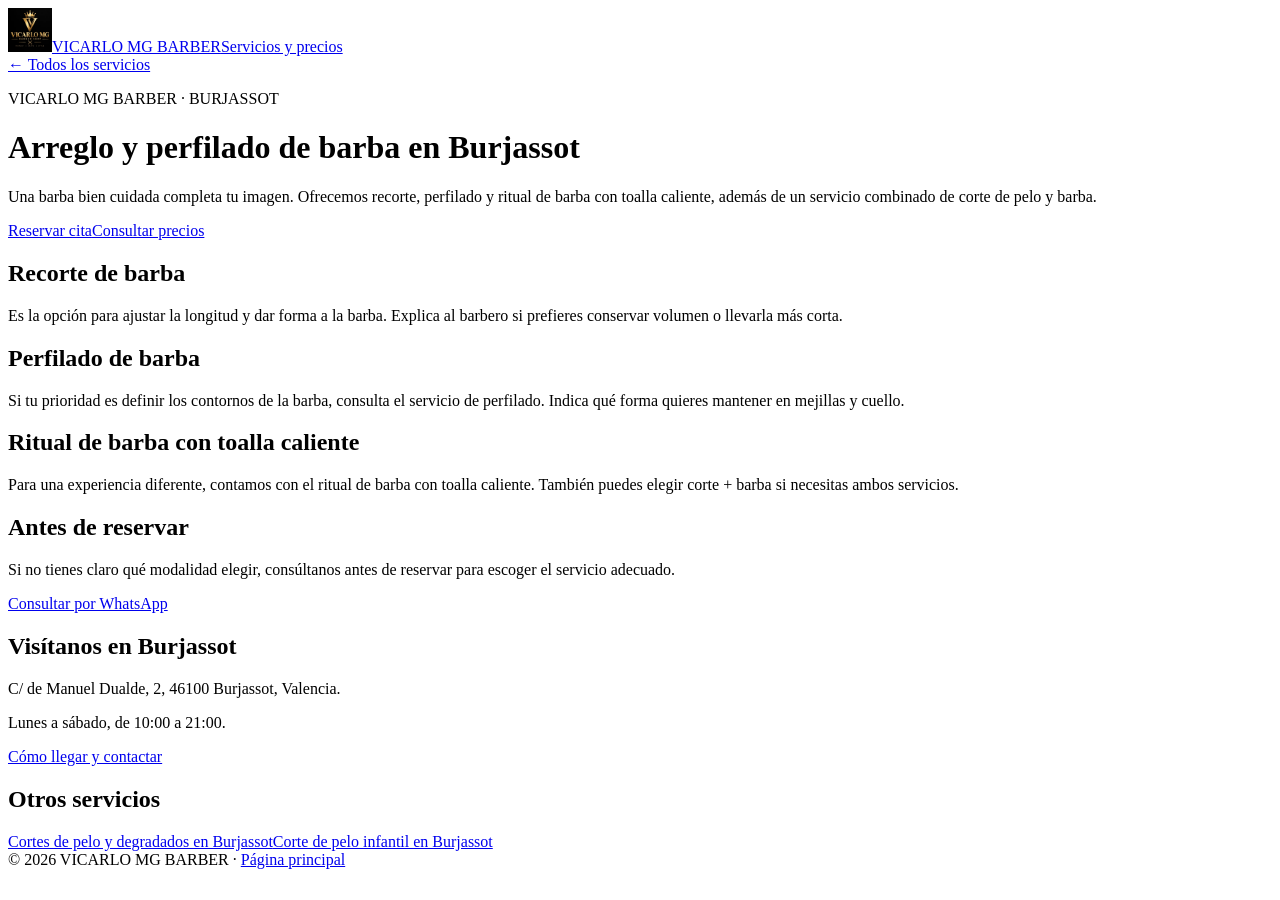
==== arreglo-de-barba/index.html @ d717b58a "Add helpful local service page: arreglo-de-barba" ====
<!doctype html>
<html lang="es"><head><meta charset="utf-8"><meta name="viewport" content="width=device-width,initial-scale=1">
<title>Arreglo y perfilado de barba en Burjassot | VICARLO MG BARBER</title><meta name="description" content="Recorte, perfilado y ritual de barba con toalla caliente en VICARLO MG BARBER. Consulta servicios y reserva en Burjassot.">
<link rel="canonical" href="https://www.vicarlomgbarber.com/arreglo-de-barba/">
<link rel="icon" type="image/webp" href="/media/optimized/imagen-6fe2a690f2c9-480.webp">
<meta name="theme-color" content="#090909">
<meta property="og:type" content="website"><meta property="og:title" content="Arreglo y perfilado de barba en Burjassot | VICARLO MG BARBER"><meta property="og:description" content="Recorte, perfilado y ritual de barba con toalla caliente en VICARLO MG BARBER. Consulta servicios y reserva en Burjassot."><meta property="og:url" content="https://www.vicarlomgbarber.com/arreglo-de-barba/">
<link rel="stylesheet" href="/servicios-detalle.css"><script src="/servicios-detalle.js" defer></script></head>
<body data-page="barba">
<header><nav class="wrap" aria-label="Navegación principal"><a class="brand" href="/"><img width="44" height="44" src="/media/optimized/imagen-6fe2a690f2c9-480.webp" alt=""><span>VICARLO MG BARBER</span></a><a href="/#servicios">Servicios y precios</a></nav></header>
<main class="wrap"><a class="back" href="/#servicios">← Todos los servicios</a><p class="eyebrow">VICARLO MG BARBER · BURJASSOT</p><h1 data-field="titulo">Arreglo y perfilado de barba en Burjassot</h1><p class="intro" data-field="intro">Una barba bien cuidada completa tu imagen. Ofrecemos recorte, perfilado y ritual de barba con toalla caliente, además de un servicio combinado de corte de pelo y barba.</p>
<div class="actions"><a class="btn gold" data-reserva href="https://booksy.com/es-es/191503_vicarlo-mg-barber_barberia_57393_burjassot" target="_blank" rel="noopener noreferrer">Reservar cita</a><a class="btn" href="/#servicios">Consultar precios</a></div>
<div class="cards"><section class="card"><h2 data-field="seccion1_titulo">Recorte de barba</h2><p data-field="seccion1_texto">Es la opción para ajustar la longitud y dar forma a la barba. Explica al barbero si prefieres conservar volumen o llevarla más corta.</p></section><section class="card"><h2 data-field="seccion2_titulo">Perfilado de barba</h2><p data-field="seccion2_texto">Si tu prioridad es definir los contornos de la barba, consulta el servicio de perfilado. Indica qué forma quieres mantener en mejillas y cuello.</p></section><section class="card"><h2 data-field="seccion3_titulo">Ritual de barba con toalla caliente</h2><p data-field="seccion3_texto">Para una experiencia diferente, contamos con el ritual de barba con toalla caliente. También puedes elegir corte + barba si necesitas ambos servicios.</p></section></div>
<section class="card"><h2>Antes de reservar</h2><p data-field="consejo">Si no tienes claro qué modalidad elegir, consúltanos antes de reservar para escoger el servicio adecuado.</p><a class="btn" href="https://wa.me/34631523925?text=Hola%2C%20os%20escribo%20desde%20la%20web%20de%20VICARLO%20MG%20BARBER.%20Me%20gustar%C3%ADa%20consultar%20una%20cita." target="_blank" rel="noopener noreferrer">Consultar por WhatsApp</a></section>
<section class="card"><h2>Visítanos en Burjassot</h2><p>C/ de Manuel Dualde, 2, 46100 Burjassot, Valencia.</p><p data-horario>Lunes a sábado, de 10:00 a 21:00.</p><a href="/#contacto">Cómo llegar y contactar</a></section>
<nav class="related" aria-label="Otros servicios"><h2>Otros servicios</h2><a href="/corte-de-pelo/">Cortes de pelo y degradados en Burjassot</a><a href="/corte-infantil/">Corte de pelo infantil en Burjassot</a></nav></main>
<footer class="wrap">© 2026 VICARLO MG BARBER · <a href="/">Página principal</a></footer></body></html>
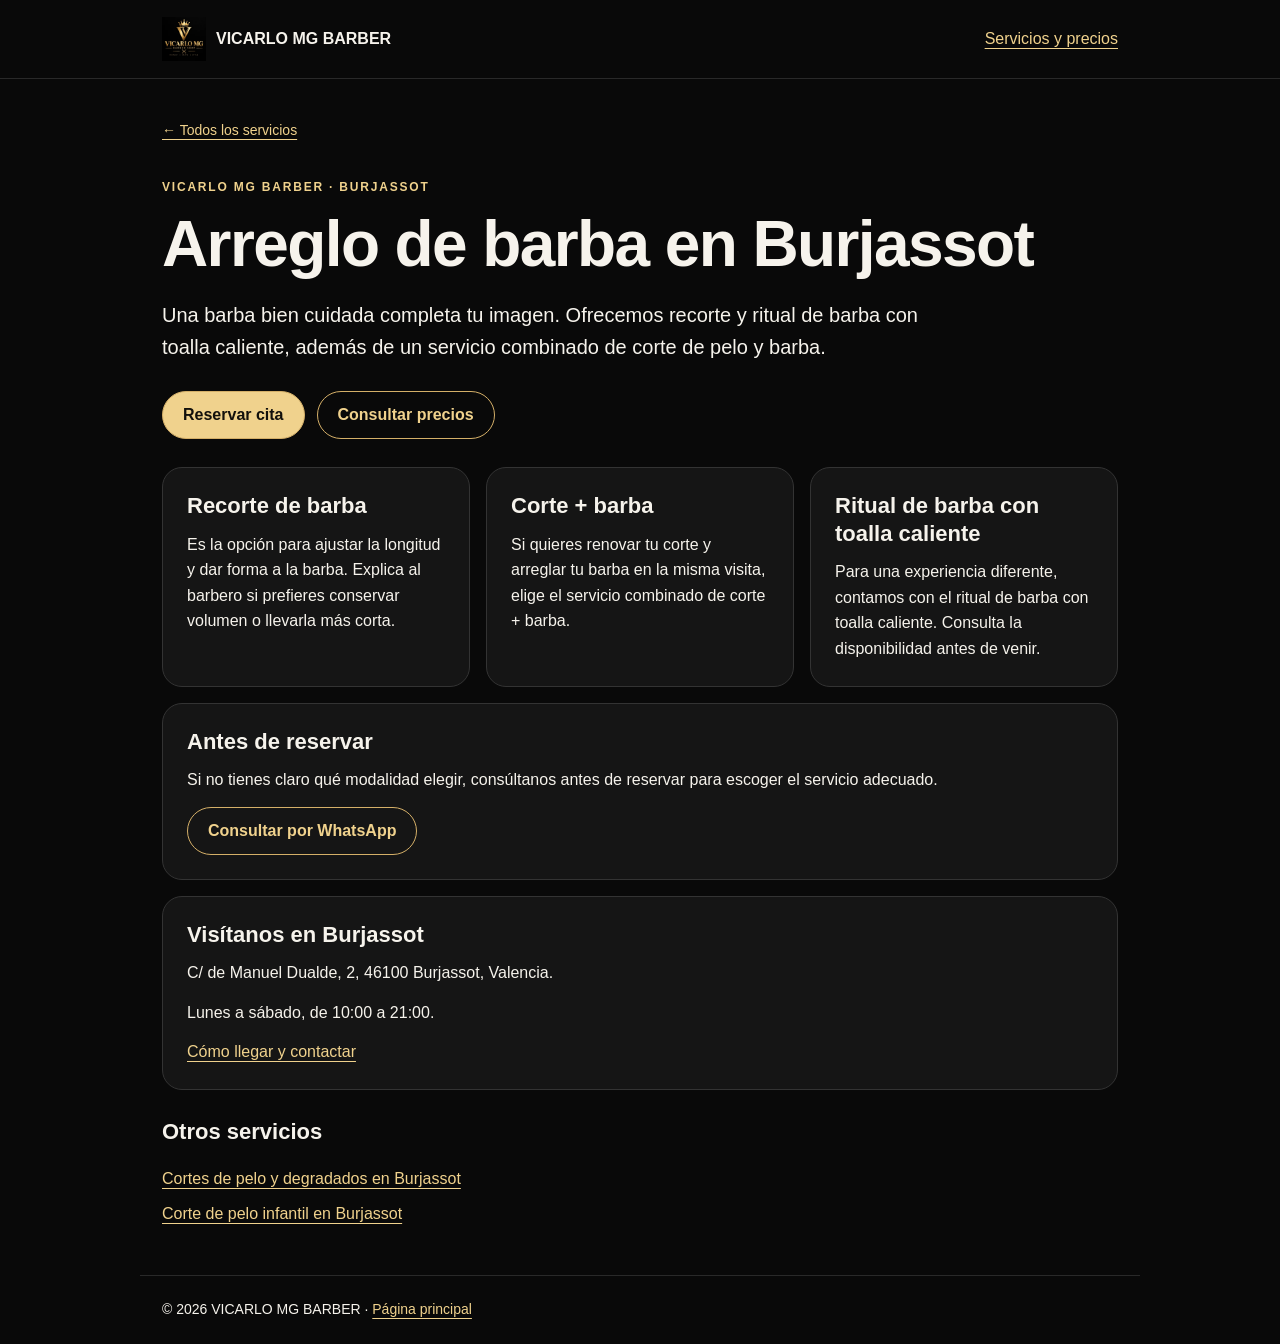
==== commit 35472b3d: "Remove discontinued 10 EUR beard outlining service" ====
--- a/arreglo-de-barba/index.html
+++ b/arreglo-de-barba/index.html
@@ -1,16 +1,16 @@
 <!doctype html>
 <html lang="es"><head><meta charset="utf-8"><meta name="viewport" content="width=device-width,initial-scale=1">
-<title>Arreglo y perfilado de barba en Burjassot | VICARLO MG BARBER</title><meta name="description" content="Recorte, perfilado y ritual de barba con toalla caliente en VICARLO MG BARBER. Consulta servicios y reserva en Burjassot.">
+<title>Arreglo de barba en Burjassot | VICARLO MG BARBER</title><meta name="description" content="Recorte y ritual de barba con toalla caliente en VICARLO MG BARBER. Consulta servicios y reserva en Burjassot.">
 <link rel="canonical" href="https://www.vicarlomgbarber.com/arreglo-de-barba/">
 <link rel="icon" type="image/webp" href="/media/optimized/imagen-6fe2a690f2c9-480.webp">
 <meta name="theme-color" content="#090909">
-<meta property="og:type" content="website"><meta property="og:title" content="Arreglo y perfilado de barba en Burjassot | VICARLO MG BARBER"><meta property="og:description" content="Recorte, perfilado y ritual de barba con toalla caliente en VICARLO MG BARBER. Consulta servicios y reserva en Burjassot."><meta property="og:url" content="https://www.vicarlomgbarber.com/arreglo-de-barba/">
+<meta property="og:type" content="website"><meta property="og:title" content="Arreglo de barba en Burjassot | VICARLO MG BARBER"><meta property="og:description" content="Recorte y ritual de barba con toalla caliente en VICARLO MG BARBER. Consulta servicios y reserva en Burjassot."><meta property="og:url" content="https://www.vicarlomgbarber.com/arreglo-de-barba/">
 <link rel="stylesheet" href="/servicios-detalle.css"><script src="/servicios-detalle.js" defer></script></head>
 <body data-page="barba">
 <header><nav class="wrap" aria-label="Navegación principal"><a class="brand" href="/"><img width="44" height="44" src="/media/optimized/imagen-6fe2a690f2c9-480.webp" alt=""><span>VICARLO MG BARBER</span></a><a href="/#servicios">Servicios y precios</a></nav></header>
-<main class="wrap"><a class="back" href="/#servicios">← Todos los servicios</a><p class="eyebrow">VICARLO MG BARBER · BURJASSOT</p><h1 data-field="titulo">Arreglo y perfilado de barba en Burjassot</h1><p class="intro" data-field="intro">Una barba bien cuidada completa tu imagen. Ofrecemos recorte, perfilado y ritual de barba con toalla caliente, además de un servicio combinado de corte de pelo y barba.</p>
+<main class="wrap"><a class="back" href="/#servicios">← Todos los servicios</a><p class="eyebrow">VICARLO MG BARBER · BURJASSOT</p><h1 data-field="titulo">Arreglo de barba en Burjassot</h1><p class="intro" data-field="intro">Una barba bien cuidada completa tu imagen. Ofrecemos recorte y ritual de barba con toalla caliente, además de un servicio combinado de corte de pelo y barba.</p>
 <div class="actions"><a class="btn gold" data-reserva href="https://booksy.com/es-es/191503_vicarlo-mg-barber_barberia_57393_burjassot" target="_blank" rel="noopener noreferrer">Reservar cita</a><a class="btn" href="/#servicios">Consultar precios</a></div>
-<div class="cards"><section class="card"><h2 data-field="seccion1_titulo">Recorte de barba</h2><p data-field="seccion1_texto">Es la opción para ajustar la longitud y dar forma a la barba. Explica al barbero si prefieres conservar volumen o llevarla más corta.</p></section><section class="card"><h2 data-field="seccion2_titulo">Perfilado de barba</h2><p data-field="seccion2_texto">Si tu prioridad es definir los contornos de la barba, consulta el servicio de perfilado. Indica qué forma quieres mantener en mejillas y cuello.</p></section><section class="card"><h2 data-field="seccion3_titulo">Ritual de barba con toalla caliente</h2><p data-field="seccion3_texto">Para una experiencia diferente, contamos con el ritual de barba con toalla caliente. También puedes elegir corte + barba si necesitas ambos servicios.</p></section></div>
+<div class="cards"><section class="card"><h2 data-field="seccion1_titulo">Recorte de barba</h2><p data-field="seccion1_texto">Es la opción para ajustar la longitud y dar forma a la barba. Explica al barbero si prefieres conservar volumen o llevarla más corta.</p></section><section class="card"><h2 data-field="seccion2_titulo">Corte + barba</h2><p data-field="seccion2_texto">Si quieres renovar tu corte y arreglar tu barba en la misma visita, elige el servicio combinado de corte + barba.</p></section><section class="card"><h2 data-field="seccion3_titulo">Ritual de barba con toalla caliente</h2><p data-field="seccion3_texto">Para una experiencia diferente, contamos con el ritual de barba con toalla caliente. Consulta la disponibilidad antes de venir.</p></section></div>
 <section class="card"><h2>Antes de reservar</h2><p data-field="consejo">Si no tienes claro qué modalidad elegir, consúltanos antes de reservar para escoger el servicio adecuado.</p><a class="btn" href="https://wa.me/34631523925?text=Hola%2C%20os%20escribo%20desde%20la%20web%20de%20VICARLO%20MG%20BARBER.%20Me%20gustar%C3%ADa%20consultar%20una%20cita." target="_blank" rel="noopener noreferrer">Consultar por WhatsApp</a></section>
 <section class="card"><h2>Visítanos en Burjassot</h2><p>C/ de Manuel Dualde, 2, 46100 Burjassot, Valencia.</p><p data-horario>Lunes a sábado, de 10:00 a 21:00.</p><a href="/#contacto">Cómo llegar y contactar</a></section>
 <nav class="related" aria-label="Otros servicios"><h2>Otros servicios</h2><a href="/corte-de-pelo/">Cortes de pelo y degradados en Burjassot</a><a href="/corte-infantil/">Corte de pelo infantil en Burjassot</a></nav></main>
--- a/servicios-detalle.css
+++ b/servicios-detalle.css
@@ -0,0 +1 @@
+:root{color-scheme:dark;--bg:#090909;--panel:#151515;--text:#f6f3ec;--gold:#d4af68;--gold2:#f0d28d}*{box-sizing:border-box}body{margin:0;background:var(--bg);color:var(--text);font:16px/1.6 Arial,Helvetica,sans-serif}a{color:var(--gold2);text-underline-offset:4px}a:focus-visible{outline:2px solid var(--gold2);outline-offset:4px}.wrap{max-width:1000px;margin:0 auto;padding:0 22px}header{border-bottom:1px solid #292929}header nav{min-height:78px;display:flex;align-items:center;justify-content:space-between;gap:16px;flex-wrap:wrap;padding-top:12px!important;padding-bottom:12px!important}.brand{display:flex;align-items:center;gap:10px;color:var(--text);font-weight:800;text-decoration:none}.brand img{object-fit:contain}main{padding-top:38px!important;padding-bottom:48px!important}.back{font-size:14px}.eyebrow{letter-spacing:.15em;color:var(--gold2);font-size:12px;font-weight:800;margin-top:35px}h1{font-size:clamp(34px,5.5vw,64px);line-height:1.1;margin:12px 0 18px;letter-spacing:-.025em}h2{font-size:22px;line-height:1.25;margin:0 0 12px}.intro{font-size:20px;max-width:760px}.actions{display:flex;flex-wrap:wrap;gap:12px;margin:28px 0}.btn{display:inline-flex;align-items:center;justify-content:center;min-height:48px;padding:10px 20px;border-radius:999px;border:1px solid var(--gold);font-weight:700;text-decoration:none}.gold{background:var(--gold2);color:#12100c}.cards{display:grid;grid-template-columns:repeat(3,minmax(0,1fr));gap:16px}.card{background:var(--panel);border:1px solid #333;border-radius:20px;padding:24px;margin:0 0 16px}.card p{margin:0 0 14px}.card p:last-child{margin-bottom:0}.related{margin-top:28px;display:flex;flex-direction:column;gap:9px}footer{border-top:1px solid #292929;padding-top:22px!important;padding-bottom:24px!important;font-size:14px}@media(max-width:720px){.cards{grid-template-columns:1fr}.actions .btn{width:100%}.brand{font-size:14px}}
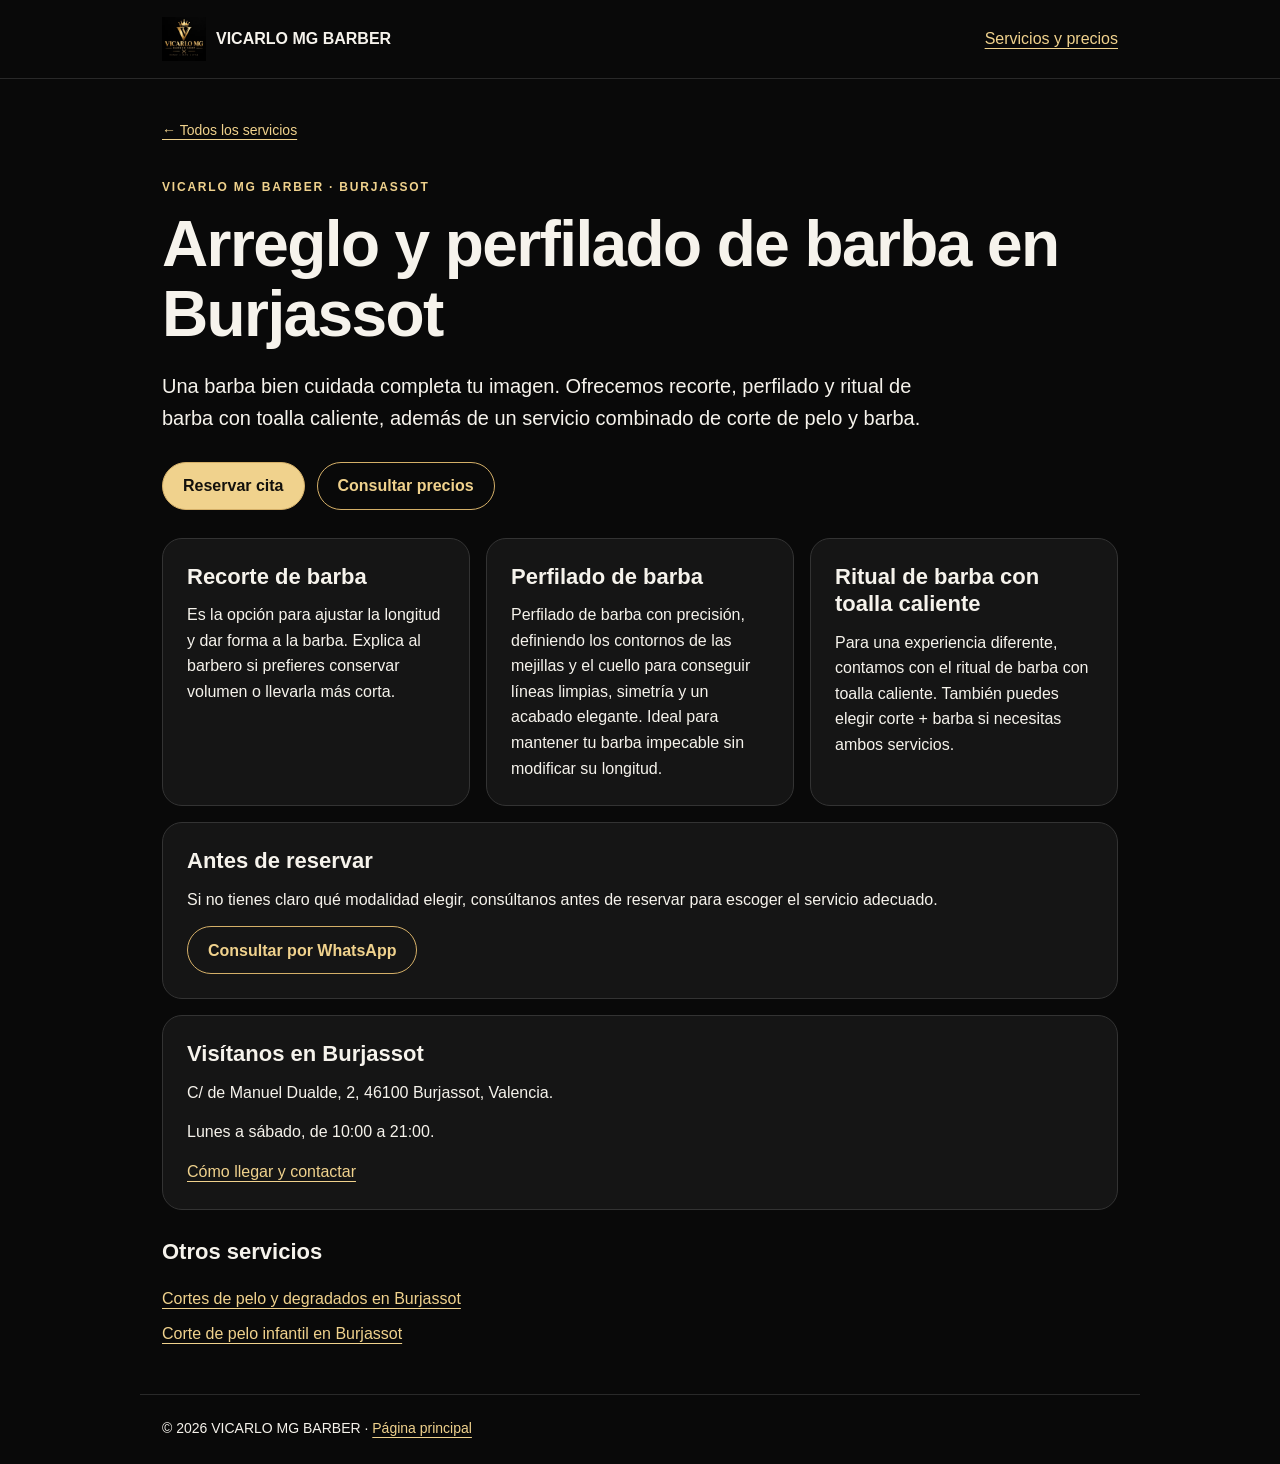
==== commit 3df40198: "Restore 10 EUR beard contour service and distinct description" ====
--- a/arreglo-de-barba/index.html
+++ b/arreglo-de-barba/index.html
@@ -1,16 +1,16 @@
 <!doctype html>
 <html lang="es"><head><meta charset="utf-8"><meta name="viewport" content="width=device-width,initial-scale=1">
-<title>Arreglo de barba en Burjassot | VICARLO MG BARBER</title><meta name="description" content="Recorte y ritual de barba con toalla caliente en VICARLO MG BARBER. Consulta servicios y reserva en Burjassot.">
+<title>Arreglo y perfilado de barba en Burjassot | VICARLO MG BARBER</title><meta name="description" content="Recorte, perfilado y ritual de barba con toalla caliente en VICARLO MG BARBER. Consulta servicios y reserva en Burjassot.">
 <link rel="canonical" href="https://www.vicarlomgbarber.com/arreglo-de-barba/">
 <link rel="icon" type="image/webp" href="/media/optimized/imagen-6fe2a690f2c9-480.webp">
 <meta name="theme-color" content="#090909">
-<meta property="og:type" content="website"><meta property="og:title" content="Arreglo de barba en Burjassot | VICARLO MG BARBER"><meta property="og:description" content="Recorte y ritual de barba con toalla caliente en VICARLO MG BARBER. Consulta servicios y reserva en Burjassot."><meta property="og:url" content="https://www.vicarlomgbarber.com/arreglo-de-barba/">
+<meta property="og:type" content="website"><meta property="og:title" content="Arreglo y perfilado de barba en Burjassot | VICARLO MG BARBER"><meta property="og:description" content="Recorte, perfilado y ritual de barba con toalla caliente en VICARLO MG BARBER. Consulta servicios y reserva en Burjassot."><meta property="og:url" content="https://www.vicarlomgbarber.com/arreglo-de-barba/">
 <link rel="stylesheet" href="/servicios-detalle.css"><script src="/servicios-detalle.js" defer></script></head>
 <body data-page="barba">
 <header><nav class="wrap" aria-label="Navegación principal"><a class="brand" href="/"><img width="44" height="44" src="/media/optimized/imagen-6fe2a690f2c9-480.webp" alt=""><span>VICARLO MG BARBER</span></a><a href="/#servicios">Servicios y precios</a></nav></header>
-<main class="wrap"><a class="back" href="/#servicios">← Todos los servicios</a><p class="eyebrow">VICARLO MG BARBER · BURJASSOT</p><h1 data-field="titulo">Arreglo de barba en Burjassot</h1><p class="intro" data-field="intro">Una barba bien cuidada completa tu imagen. Ofrecemos recorte y ritual de barba con toalla caliente, además de un servicio combinado de corte de pelo y barba.</p>
+<main class="wrap"><a class="back" href="/#servicios">← Todos los servicios</a><p class="eyebrow">VICARLO MG BARBER · BURJASSOT</p><h1 data-field="titulo">Arreglo y perfilado de barba en Burjassot</h1><p class="intro" data-field="intro">Una barba bien cuidada completa tu imagen. Ofrecemos recorte, perfilado y ritual de barba con toalla caliente, además de un servicio combinado de corte de pelo y barba.</p>
 <div class="actions"><a class="btn gold" data-reserva href="https://booksy.com/es-es/191503_vicarlo-mg-barber_barberia_57393_burjassot" target="_blank" rel="noopener noreferrer">Reservar cita</a><a class="btn" href="/#servicios">Consultar precios</a></div>
-<div class="cards"><section class="card"><h2 data-field="seccion1_titulo">Recorte de barba</h2><p data-field="seccion1_texto">Es la opción para ajustar la longitud y dar forma a la barba. Explica al barbero si prefieres conservar volumen o llevarla más corta.</p></section><section class="card"><h2 data-field="seccion2_titulo">Corte + barba</h2><p data-field="seccion2_texto">Si quieres renovar tu corte y arreglar tu barba en la misma visita, elige el servicio combinado de corte + barba.</p></section><section class="card"><h2 data-field="seccion3_titulo">Ritual de barba con toalla caliente</h2><p data-field="seccion3_texto">Para una experiencia diferente, contamos con el ritual de barba con toalla caliente. Consulta la disponibilidad antes de venir.</p></section></div>
+<div class="cards"><section class="card"><h2 data-field="seccion1_titulo">Recorte de barba</h2><p data-field="seccion1_texto">Es la opción para ajustar la longitud y dar forma a la barba. Explica al barbero si prefieres conservar volumen o llevarla más corta.</p></section><section class="card"><h2 data-field="seccion2_titulo">Perfilado de barba</h2><p data-field="seccion2_texto">Perfilado de barba con precisión, definiendo los contornos de las mejillas y el cuello para conseguir líneas limpias, simetría y un acabado elegante. Ideal para mantener tu barba impecable sin modificar su longitud.</p></section><section class="card"><h2 data-field="seccion3_titulo">Ritual de barba con toalla caliente</h2><p data-field="seccion3_texto">Para una experiencia diferente, contamos con el ritual de barba con toalla caliente. También puedes elegir corte + barba si necesitas ambos servicios.</p></section></div>
 <section class="card"><h2>Antes de reservar</h2><p data-field="consejo">Si no tienes claro qué modalidad elegir, consúltanos antes de reservar para escoger el servicio adecuado.</p><a class="btn" href="https://wa.me/34631523925?text=Hola%2C%20os%20escribo%20desde%20la%20web%20de%20VICARLO%20MG%20BARBER.%20Me%20gustar%C3%ADa%20consultar%20una%20cita." target="_blank" rel="noopener noreferrer">Consultar por WhatsApp</a></section>
 <section class="card"><h2>Visítanos en Burjassot</h2><p>C/ de Manuel Dualde, 2, 46100 Burjassot, Valencia.</p><p data-horario>Lunes a sábado, de 10:00 a 21:00.</p><a href="/#contacto">Cómo llegar y contactar</a></section>
 <nav class="related" aria-label="Otros servicios"><h2>Otros servicios</h2><a href="/corte-de-pelo/">Cortes de pelo y degradados en Burjassot</a><a href="/corte-infantil/">Corte de pelo infantil en Burjassot</a></nav></main>
